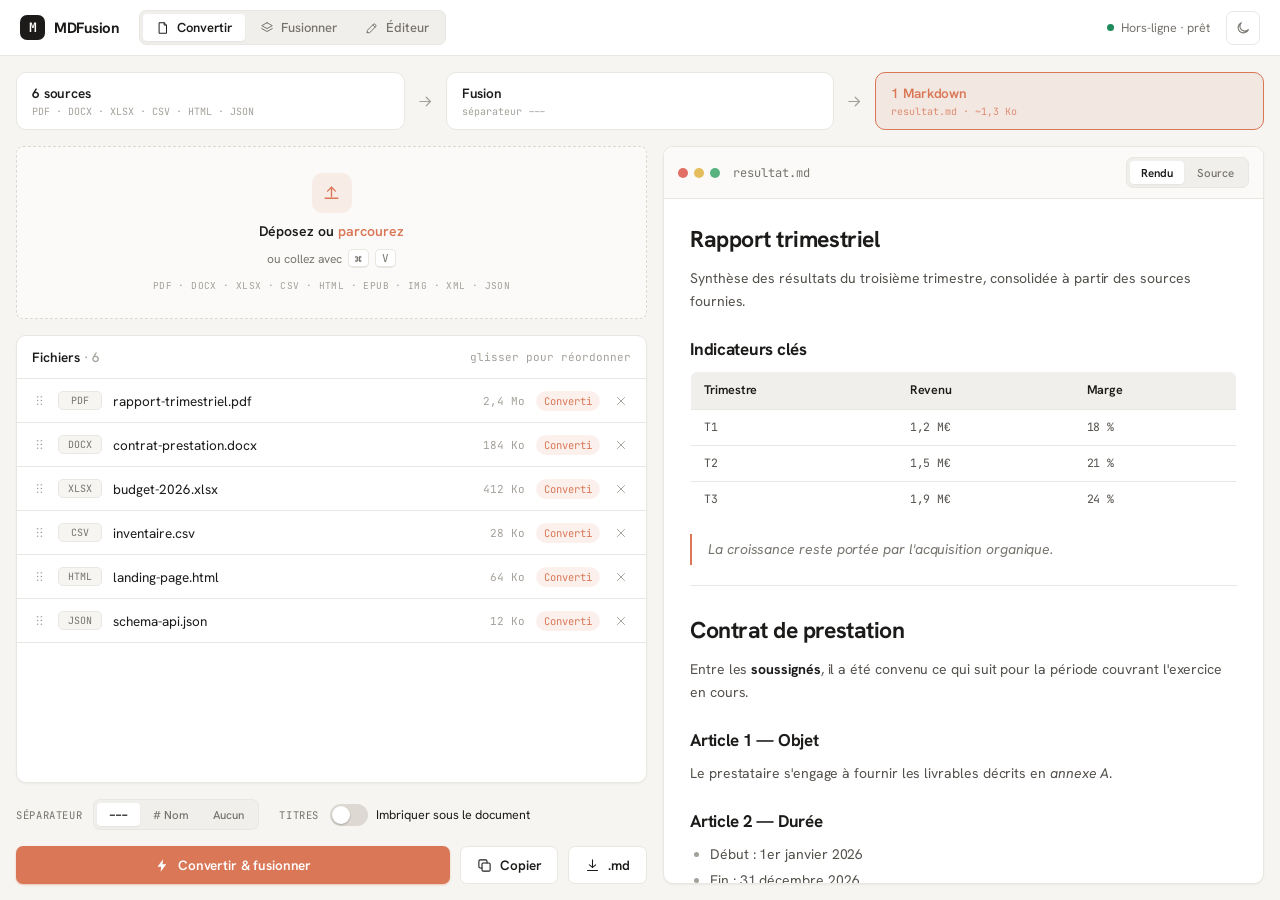
==== index.html @ 75cc5de8 "Initial commit: MDFusion PWA App offline de conversion & fusion Markdown. 3 vues (Convertir, Fusionn" ====
<!DOCTYPE html>
<html lang="fr" data-theme="light" data-density="regular">
<head>
  <meta charset="UTF-8">
  <meta name="viewport" content="width=device-width, initial-scale=1.0">
  <title>MDFusion — Convertir & fusionner en Markdown</title>
  <link rel="preconnect" href="https://fonts.googleapis.com">
  <link rel="preconnect" href="https://fonts.gstatic.com" crossorigin>
  <link href="https://fonts.googleapis.com/css2?family=Hanken+Grotesk:wght@400;500;600;700&family=JetBrains+Mono:wght@400;500;600&display=swap" rel="stylesheet">
  <link rel="stylesheet" href="src/theme.css">
  <link rel="manifest" href="manifest.json">
  <meta name="theme-color" content="#d97757">
  <meta name="apple-mobile-web-app-capable" content="yes">
  <meta name="apple-mobile-web-app-status-bar-style" content="black-translucent">
  <link rel="apple-touch-icon" href="icons/icon-192.svg">
  <link rel="icon" href="data:image/svg+xml,<svg xmlns='http://www.w3.org/2000/svg' viewBox='0 0 100 100'><rect width='100' height='100' rx='20' fill='%231c1b1a'/><text x='50' y='72' text-anchor='middle' font-family='monospace' font-size='55' font-weight='700' fill='%23f6f5f2'>M</text></svg>">
</head>
<body>
  <div id="app"></div>
  <script type="module">
    import { App } from './src/app.js';
    try {
      document.getElementById('app').appendChild(App());
    } catch(e) {
      document.getElementById('app').textContent = 'Erreur: ' + e.message;
      console.error(e);
    }

    if ('serviceWorker' in navigator) {
      navigator.serviceWorker.register('/sw.js').catch(() => {});
    }
  </script>
</body>
</html>
---- src/theme.css ----
/* proto/theme.css — tokens clair/sombre, densité, style de l'aperçu Markdown */

:root {
  --accent: #d97757;
  --accent-ink: #ffffff;
  --bg-canvas: #f6f5f2;
  --bg-surface: #ffffff;
  --bg-inset: #fbfaf8;
  --bg-soft: #f1efeb;
  --ink: #1c1b1a;
  --sub: #76736d;
  --faint: #a4a09a;
  --line: #e9e7e2;
  --line-strong: #ddd9d2;
  --shadow: 0 1px 2px rgba(20,18,16,0.05);
  --shadow-pop: 0 8px 28px rgba(20,18,16,0.14), 0 0 0 1px rgba(0,0,0,0.04);
  --accent-bg: rgba(217,119,87,0.10);
  --ok: #1f8a5b;

  --radius: 10px;
  --radius-sm: 7px;
  --gap: 16px;
  --pad: 16px;
  --row-pad: 10px;

  --sans: "Hanken Grotesk", system-ui, -apple-system, sans-serif;
  --mono: "JetBrains Mono", ui-monospace, "SF Mono", monospace;
}

[data-theme="dark"] {
  --accent: #e08862;
  --accent-ink: #1a1411;
  --bg-canvas: #100f0e;
  --bg-surface: #1a1816;
  --bg-inset: #211e1b;
  --bg-soft: #242120;
  --ink: #f1ede7;
  --sub: #9c968c;
  --faint: #6a655d;
  --line: #2b2825;
  --line-strong: #36322e;
  --shadow: 0 1px 2px rgba(0,0,0,0.4);
  --shadow-pop: 0 8px 28px rgba(0,0,0,0.5), 0 0 0 1px rgba(255,255,255,0.05);
  --accent-bg: rgba(224,136,98,0.16);
  --ok: #3ba776;
}

[data-density="compact"] { --radius: 8px; --radius-sm: 6px; --gap: 11px; --pad: 12px; --row-pad: 7px; }
[data-density="comfy"]   { --radius: 13px; --radius-sm: 9px; --gap: 22px; --pad: 22px; --row-pad: 14px; }

* { box-sizing: border-box; }
html, body { margin: 0; padding: 0; }
body {
  background: var(--bg-canvas);
  color: var(--ink);
  font-family: var(--sans);
  -webkit-font-smoothing: antialiased;
  transition: background .25s, color .25s;
}

/* défilement discret */
.scroll { overflow-y: auto; scrollbar-width: thin; scrollbar-color: var(--line-strong) transparent; }
.scroll::-webkit-scrollbar { width: 8px; height: 8px; }
.scroll::-webkit-scrollbar-thumb { background: var(--line-strong); border-radius: 8px; }
.scroll::-webkit-scrollbar-track { background: transparent; }

/* ─── aperçu Markdown rendu ─────────────────────────────── */
.md-body { color: var(--ink); font-size: 14px; line-height: 1.65; letter-spacing: -0.005em; }
.md-body > *:first-child { margin-top: 0; }
.md-body h1 { font-size: 23px; font-weight: 700; letter-spacing: -0.02em; margin: 26px 0 8px; }
.md-body h2 { font-size: 17px; font-weight: 700; letter-spacing: -0.015em; margin: 22px 0 8px; }
.md-body h3 { font-size: 14.5px; font-weight: 700; margin: 18px 0 6px; }
.md-body p { margin: 0 0 13px; color: #54514c; }
[data-theme="dark"] .md-body p { color: #c7c2b9; }
.md-body strong { color: var(--ink); font-weight: 700; }
.md-body a { color: var(--accent); text-decoration: none; border-bottom: 1px solid var(--accent-bg); }
.md-body ul, .md-body ol { margin: 0 0 13px; padding-left: 20px; color: #54514c; }
[data-theme="dark"] .md-body ul, [data-theme="dark"] .md-body ol { color: #c7c2b9; }
.md-body li { margin: 3px 0; }
.md-body li::marker { color: var(--faint); }
.md-body hr { border: 0; border-top: 1px solid var(--line); margin: 20px 0; }
.md-body blockquote {
  margin: 0 0 14px; padding: 4px 0 4px 16px; border-left: 2px solid var(--accent);
  color: var(--sub); font-style: italic;
}
.md-body code {
  font-family: var(--mono); font-size: 0.85em; background: var(--bg-soft);
  padding: 2px 5px; border-radius: 5px; color: var(--accent);
}
.md-body pre {
  background: var(--bg-inset); border: 1px solid var(--line); border-radius: var(--radius-sm);
  padding: 14px 16px; overflow-x: auto; margin: 0 0 14px; position: relative;
}
.md-body pre code { background: none; padding: 0; color: var(--ink); font-size: 12.5px; line-height: 1.6; }
.md-body pre[data-lang]:not([data-lang=""])::before {
  content: attr(data-lang); position: absolute; top: 8px; right: 12px;
  font-family: var(--mono); font-size: 10px; color: var(--faint); text-transform: uppercase; letter-spacing: .08em;
}
.md-body table { border-collapse: collapse; width: 100%; margin: 0 0 16px; font-size: 12.5px; border: 1px solid var(--line); border-radius: var(--radius-sm); overflow: hidden; }
.md-body th { background: var(--bg-soft); text-align: left; font-weight: 600; }
.md-body th, .md-body td { padding: 8px 13px; border-bottom: 1px solid var(--line); }
.md-body td { color: #54514c; font-family: var(--mono); font-size: 11.5px; }
[data-theme="dark"] .md-body td { color: #c7c2b9; }
.md-body tr:last-child td { border-bottom: none; }

/* source brute */
.md-source {
  font-family: var(--mono); font-size: 12px; line-height: 1.7; color: var(--sub);
  white-space: pre-wrap; word-break: break-word;
}

/* transitions génériques */
.tap { transition: background .14s, color .14s, border-color .14s, box-shadow .14s, transform .14s; }
.tap:active { transform: translateY(0.5px); }
button { font-family: inherit; cursor: pointer; }

/* (animations regroupées plus bas sous prefers-reduced-motion) */

/* apparition d'une ligne de fichier — translation seule (jamais invisible si figée) */
@keyframes rowIn { from { transform: translateY(-6px); } to { transform: none; } }

/* fondu de vue — translation seule */
@keyframes viewIn { from { transform: translateY(8px); } to { transform: none; } }

/* spinner */
@keyframes spin { to { transform: rotate(360deg); } }
.spin { animation: spin .7s linear infinite; }

/* toasts */
@keyframes toastIn { from { opacity: 0; transform: translateY(12px) scale(.96); } to { opacity: 1; transform: none; } }
.toast {
  display: flex; align-items: center; gap: 10px; padding: 11px 15px 11px 13px;
  background: var(--bg-surface); border: 1px solid var(--line); border-radius: var(--radius-sm);
  box-shadow: var(--shadow-pop); font-size: 13px; font-weight: 500; color: var(--ink);
}
.toast .ic { width: 22px; height: 22px; border-radius: 6px; display: flex; align-items: center; justify-content: center; flex: 0 0 auto; }

@media (prefers-reduced-motion: no-preference) {
  .row-in { animation: rowIn .22s cubic-bezier(.2,.7,.3,1); }
  .view-in { animation: viewIn .26s cubic-bezier(.2,.7,.3,1); }
  .toast { animation: toastIn .24s cubic-bezier(.2,.7,.3,1); }
}
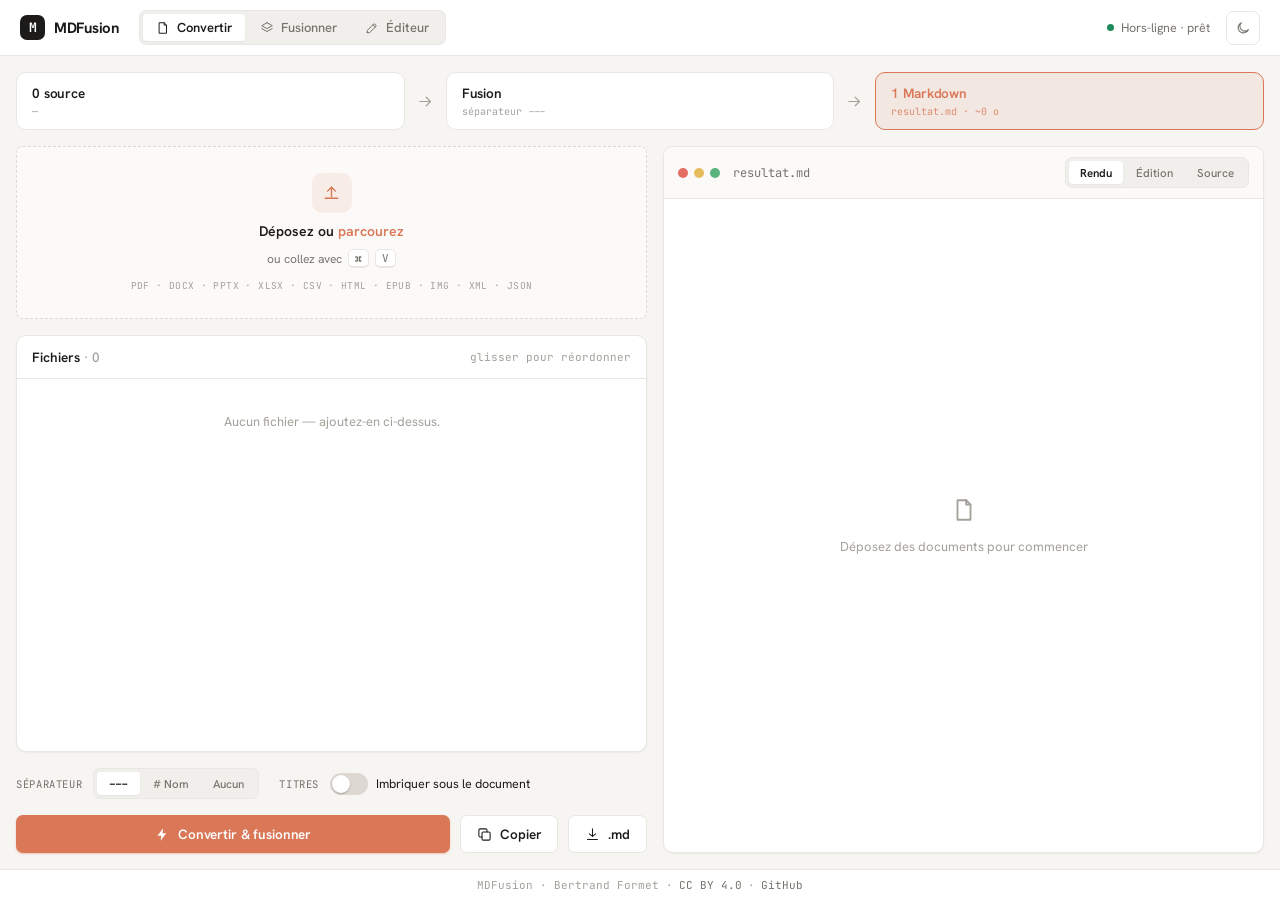
==== commit 6bb29b9a: "Ajout convertisseurs, éditeur enrichi, PPTX, footer CC BY" ====
--- a/index.html
+++ b/index.html
@@ -18,7 +18,7 @@
 <body>
   <div id="app"></div>
   <script type="module">
-    import { App } from './src/app.js';
+    import { App } from './src/app.js?v=5';
     try {
       document.getElementById('app').appendChild(App());
     } catch(e) {
@@ -27,7 +27,7 @@
     }
 
     if ('serviceWorker' in navigator) {
-      navigator.serviceWorker.register('/sw.js').catch(() => {});
+      navigator.serviceWorker.register('./sw.js').catch(() => {});
     }
   </script>
 </body>
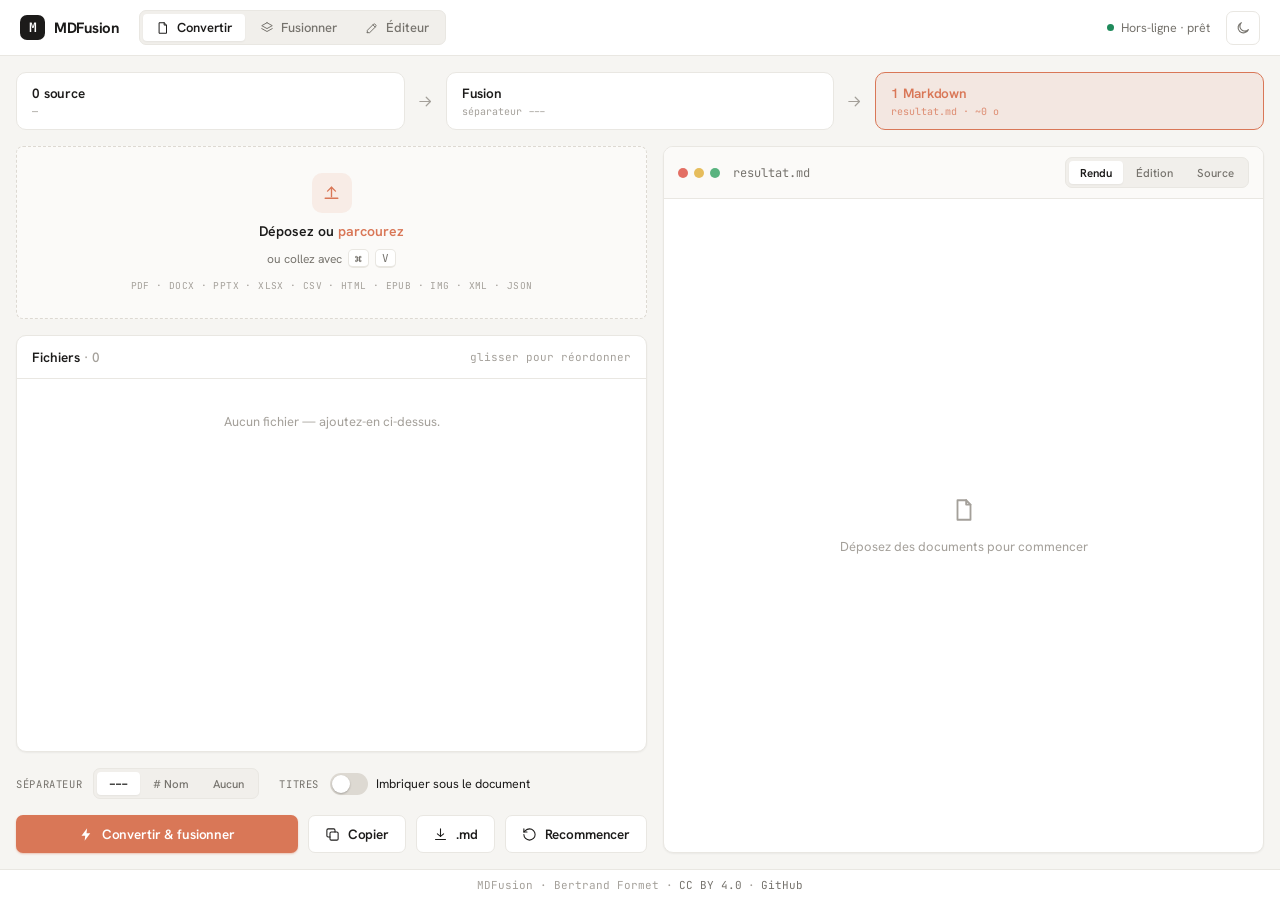
==== commit 9ee45efb: "Ajout recommencer, avertissement PPTX, protection avant quitter" ====
--- a/index.html
+++ b/index.html
@@ -18,7 +18,7 @@
 <body>
   <div id="app"></div>
   <script type="module">
-    import { App } from './src/app.js?v=5';
+    import { App } from './src/app.js?v=6';
     try {
       document.getElementById('app').appendChild(App());
     } catch(e) {
